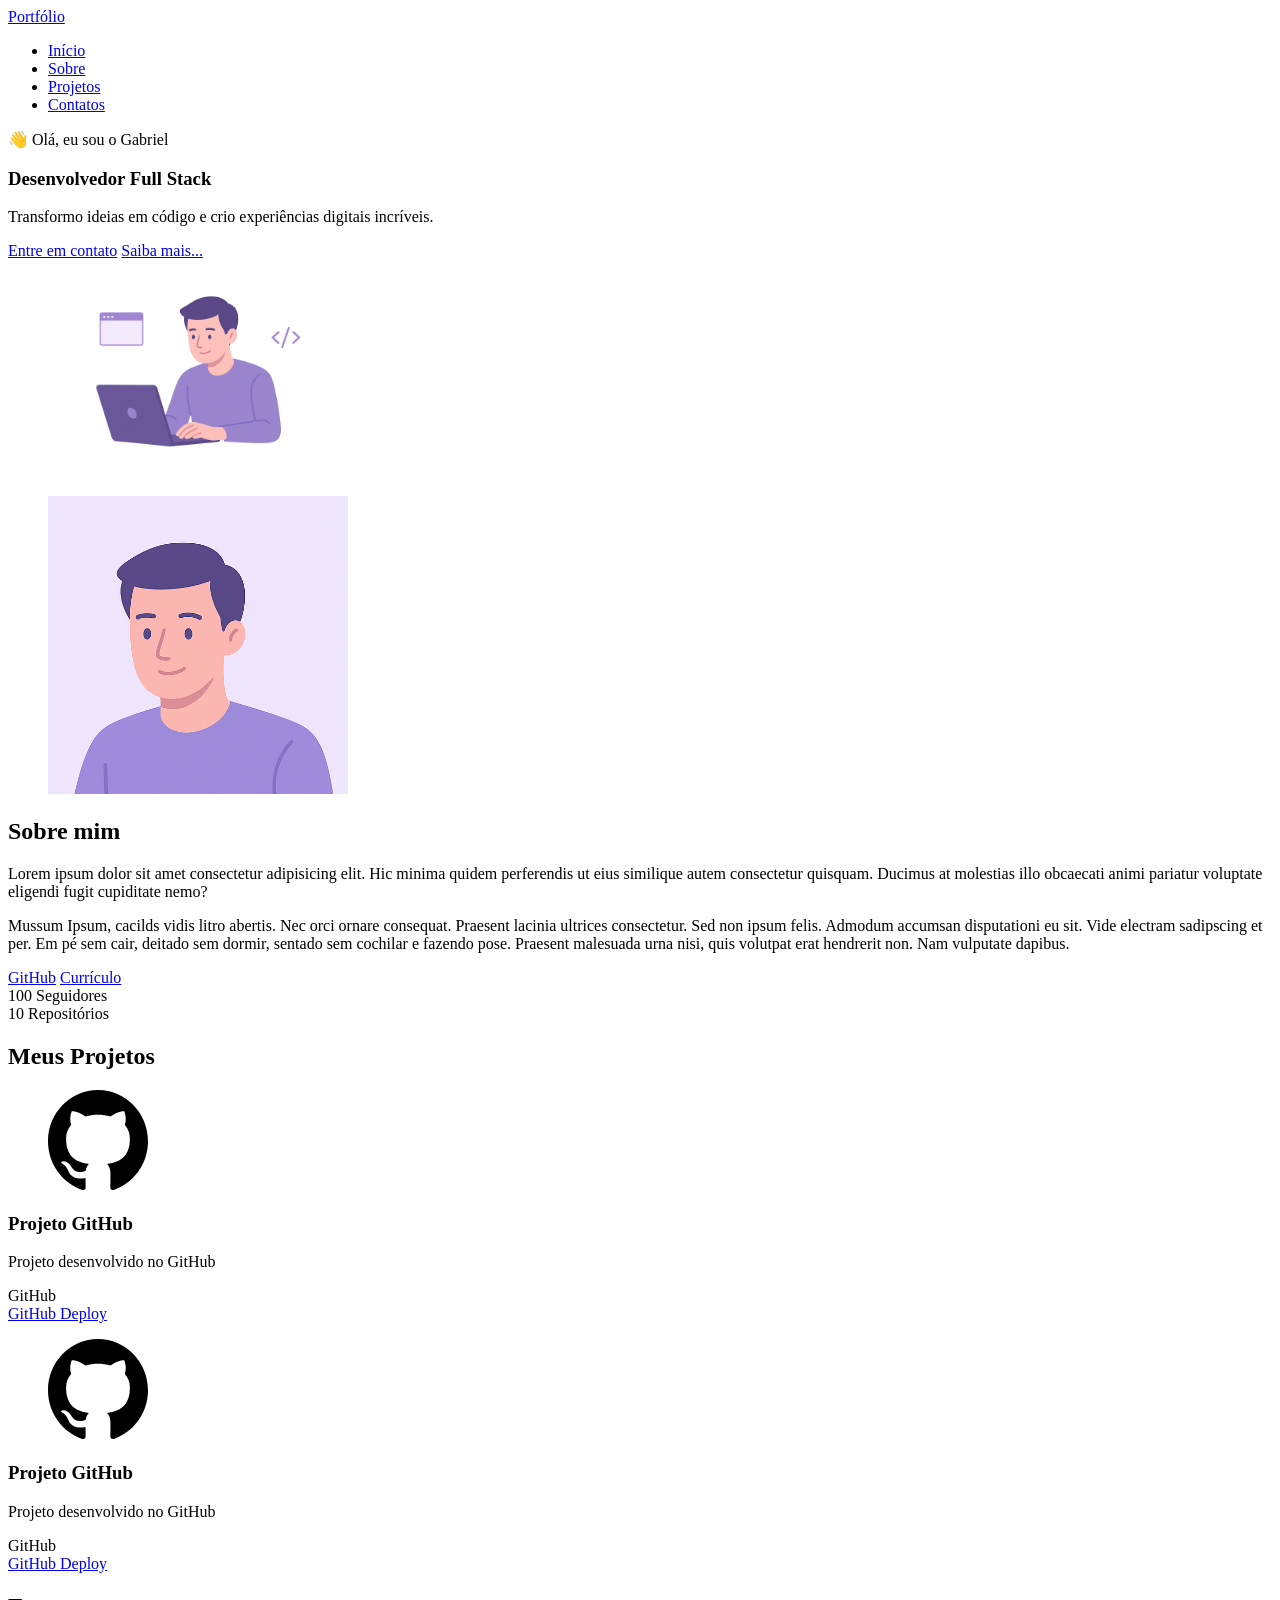
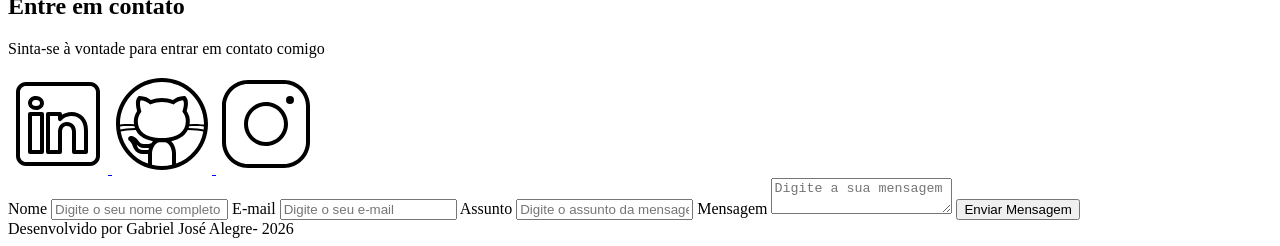
==== index.html @ 5e7f3d1f "🐛 FIX: Correção index.html" ====
<!doctype html>
<html lang="pt-br">
	<head>
		<meta charset="UTF-8" />
		<meta
			name="viewport"
			content="width=device-width, initial-scale=1.0"
		/>

		<meta name="author" content="Gabriel José Alegre" />

		<meta
			name="description"
			content="Portfólio Pessoal do Gabriel José Alegre, 
                desenvolvedor Full Stack especializado em criar experiências 
                digitais incríveis. Conheça meus projetos e entre em contato."
		/>

		<meta name="robots" content="index, follow" />

		<link
			rel="icon"
			type="image/svg+xml"
			href="./assets/img/favicon.svg"
		/>

		<title>Portfólio do Gabriel</title>
	</head>
	<body>
		<!-- Cabeçalho da Página -->
		<header>

			<div class="menu-content">

				<!-- Título do cabeçalho -->
				<a href="index.html" id="titulo">Portfólio</a>

				<!-- Menu de Navegação -->
				<nav>
					<ul class="menu-list">
						<li><a href="#hero">Início</a></li>
						<li><a href="#about">Sobre</a></li>
						<li><a href="#projects">Projetos</a></li>
						<li><a href="#contacts">Contatos</a></li>
					</ul>
				</nav>

			</div>

		</header>

		<!-- Seção Principal da Página -->
		<main>

			<!-- Seção Hero -->
			<section id="hero" class="section-container hero-container">

        <!-- Boas Vindas -->
        <article class="hero-content">

          <span>👋 Olá, eu sou o Gabriel</span>
          <h1>Desenvolvedor Full Stack</h1>
          <p>Transformo ideias em código e crio experiências digitais incríveis.</p>

          <div class="buttons-container">
            <a href="#contact" class="botao">Entre em contato</a>
            <a href="#about" class="botao-outline">Saiba mais...</a>
          </div>

        </article>

        <!-- Imagem da Seção Hero -->
        <figure class="hero-image">
          <img 
            src="./assets/img/foto_dev_man.svg"
            width="300px"
            alt="Foto do autor do site"
            class="float-animation"
          >
        </figure>

      </section>

			<!-- Seção Sobre mim -->
			<section id="about" class="section-container about-container">

          <!-- Imagem da Seção About -->
          <figure class="about-image">
            <img
              src="./assets/img/avatar_dev_man.svg"
              width="300px"
              alt="Foto - Perfil do autor do site"
            >
          </figure>

          <!-- Conteúdo da Seção About -->
          <article class="about-content">
            <h2>Sobre mim</h2>
            <p>
              Lorem ipsum dolor sit amet consectetur 
              adipisicing elit. Hic minima quidem perferendis 
              ut eius similique autem consectetur quisquam. 
              Ducimus at molestias illo obcaecati animi pariatur 
              voluptate eligendi fugit cupiditate nemo?
            </p>
            <p>
              Mussum Ipsum, cacilds vidis litro abertis. 
              Nec orci ornare consequat. Praesent lacinia 
              ultrices consectetur. Sed non ipsum felis. 
              Admodum accumsan disputationi eu sit. 
              Vide electram sadipscing et per. 
              Em pé sem cair, deitado sem dormir, 
              sentado sem cochilar e fazendo pose. 
              Praesent malesuada urna nisi, 
              quis volutpat erat hendrerit non. 
              Nam vulputate dapibus.
            </p>

            <!-- Links (GitHub + Curriculo) e Dados do GitHub-->
            <div class="about-buttons-data">

              <!-- Links -->
              <div class="buttons-container">
                <a href="https://github.com/gaab98/" target="_blank" class="botao">GitHub</a>
                <a href="https://drive.google.com/file/d/1JEAG5LyL3JPnoHp2xo4iZywqidEl_zlh/view?usp=sharing" target="_blank" class="botao-outline">Currículo</a>
              </div>

              <!-- Dados - Repósitório Github -->
              <div class="data-container">

                <!-- Numero de Seguidores -->
                <div class="data-item">
                  <span class="data-number">100</span>
                  <span class="data-label">Seguidores</span>
                </div>

                <!-- Numero de Repositórios Públicos -->
                <div class="data-item">
                  <span class="data-number">10</span>
                  <span class="data-label">Repositórios</span>
                </div>

              </div>

            </div>
          </article>

      </section>

			<!-- Seção de Projetos -->
			<section id="projects" class="section-container projects-container">

        <h2>Meus Projetos</h2>

        <!-- Swiper Container -->
        <div class="swiper projects-swiper">

          <div class="swiper-wrapper">

            <div class="swiper-slide">

              <article class="project-card">

                <!-- Ícone da Tecnologia padrão do projeto -->
                <figure class="project-image">
                  <img src="./assets/icons/languages/github.svg"
                      alt="Ícone do GitHub"
                      width="100px"
                  >
                </figure>

                <!-- Conteúdo do Projeto -->
                <div class="project-content">

                  <h3>Projeto GitHub</h3>
                  <p>Projeto desenvolvido no GitHub</p>

                  <!-- Tags do Projeto -->
                  <div class="project-tags">
                    <span class="tag">GitHub</span>
                  </div>

                  <!-- Links do Projeto -->
                  <div class="project-buttons">
                    <a href="#" target="_blank" class="botao botao-sm">
                      GitHub
                    </a>
                    <a href="#" target="_blank" class="botao-outline botao-sm">
                      Deploy
                    </a>
                  </div>

                </div>

              </article>

            </div>

             <div class="swiper-slide">

              <article class="project-card">

                <!-- Ícone da Tecnologia padrão do projeto -->
                <figure class="project-image">
                  <img src="./assets/icons/languages/github.svg"
                      alt="Ícone do GitHub"
                      width="100px"
                  >
                </figure>

                <!-- Conteúdo do Projeto -->
                <div class="project-content">

                  <h3>Projeto GitHub</h3>
                  <p>Projeto desenvolvido no GitHub</p>

                  <!-- Tags do Projeto -->
                  <div class="project-tags">
                    <span class="tag">GitHub</span>
                  </div>

                  <!-- Links do Projeto -->
                  <div class="project-buttons">
                    <a href="#" target="_blank" class="botao botao-sm">
                      GitHub
                    </a>
                    <a href="#" target="_blank" class="botao-outline botao-sm">
                      Deploy
                    </a>
                  </div>

                </div>

              </article>

            </div>

          </div>

          <!-- Botões de Navegação -->
          <div class="swiper-button-next"></div>
          <div class="swiper-button-prev"></div>

          <!-- Paginação -->
          <div class="swiper-pagination"></div>

        </div>

      </section>

			<!-- Seção de Contatos -->
			<section id="contact" class="section-container contact-container">

        <!-- Redes Sociais -->
        <article>

          <h2>Entre em contato</h2>
          <p>Sinta-se à vontade para entrar em contato comigo</p>

          <!-- Links para as Redes Sociais -->
          <div class="social-container">

            <a href="https://www.linkedin.com/in/gabriel-al/" target="_blank" class="social-icon" aria-label="LinkedIn">
              <img
                src="./assets/icons/social/linkedin.svg"
                alt="Link para o LinkedIn"
              >
            </a>

            <a href="https://github.com/gaab98/" target="_blank" class="social-icon" aria-label="GitHub">
              <img
                src="./assets/icons/social/github.svg"
                alt="Link para o GitHub"
              >
            </a>

            <a href="#" target="_blank" class="social-icon" aria-label="Instagram">
              <img
                src="./assets/icons/social/instagram.svg"
                alt="Link para o Instagram"
              >
            </a>

          </div>
        </article>


        <!-- Formulário de Contato -->
        <form id="formulario">

          <label for="nome">Nome</label>
          <input id="nome" name="nome" type="text" placeholder="Digite o seu nome completo">
          <span id="erro-nome"></span>

          <label for="email">E-mail</label>
          <input id="email" name="email" type="text" placeholder="Digite o seu e-mail">
          <span id="erro-email"></span>

          <label for="assunto">Assunto</label>
          <input id="assunto" name="assunto" type="text" placeholder="Digite o assunto da mensagem">
          <span id="erro-assunto"></span>

          <label for="mensagem">Mensagem</label>
          <textarea id="mensagem" name="mensagem" placeholder="Digite a sua mensagem"></textarea>
          <span id="erro-mensagem"></span>

          <button class="botao" type="submit">Enviar Mensagem</button>

        </form>

      </section>
		</main>

		<!-- Rodapé da Pàgina -->
		<footer>
      Desenvolvido por Gabriel José Alegre- 2026
    </footer>
	</body>
</html>
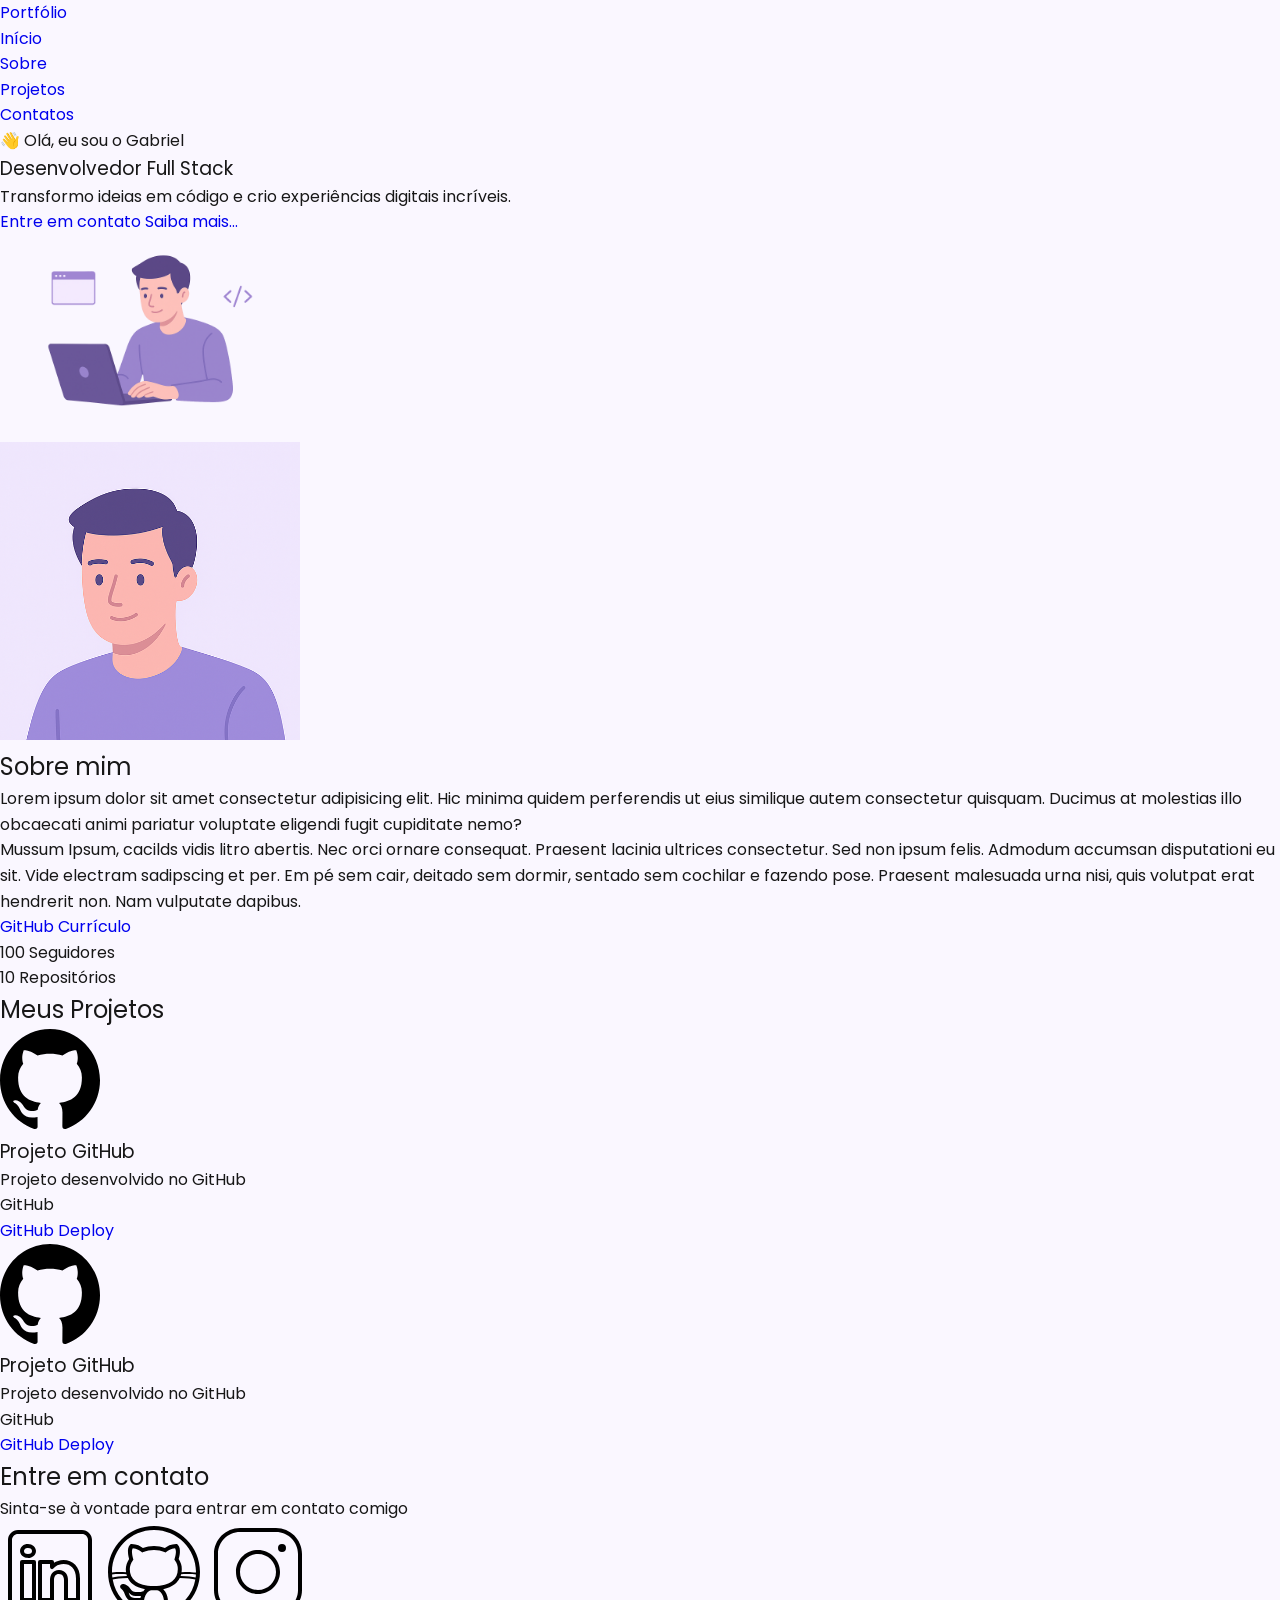
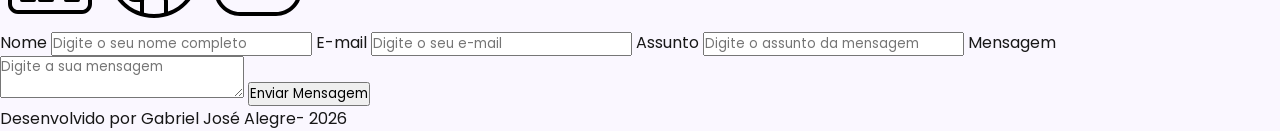
==== commit 03f3e099: "✨ New Feature: Implementação do CSS da Página" ====
--- a/index.html
+++ b/index.html
@@ -1,6 +1,14 @@
 <!doctype html>
 <html lang="pt-br">
 	<head>
+
+    <!-- Fontes do Google -->
+    <link rel="preconnect" href="https://fonts.googleapis.com">
+    <link rel="preconnect" href="https://fonts.gstatic.com" crossorigin>
+
+    <!-- Fonte do Google - Poppins -->
+    <link href="https://fonts.googleapis.com/css2?family=Poppins&display=swap" rel="stylesheet">
+
 		<meta charset="UTF-8" />
 		<meta
 			name="viewport"
@@ -23,6 +31,9 @@
 			type="image/svg+xml"
 			href="./assets/img/favicon.svg"
 		/>
+
+    <!-- CSS principal da página -->
+    <link rel="stylesheet" href="./assets/css/styles.css">
 
 		<title>Portfólio do Gabriel</title>
 	</head>
--- a/assets/css/styles.css
+++ b/assets/css/styles.css
@@ -0,0 +1,76 @@
+*{
+  margin: 0;
+  padding: 0;
+  box-sizing:border-box;
+  font-family: 'Poppins', sans-serif;
+  font-weight: 400;
+  text-decoration: none;
+  outline: none;
+}
+
+/* Variáveis */
+:root {
+    /* Paleta de Cores - Purple */
+    --purple-50: #f4eaff;
+    --purple-100: #e9dcfa;
+    --purple-200: #cdb3f0;
+    --purple-300: #b186e5;
+    --purple-400: #9460db;
+    --purple-500: #6b36c8;
+    --purple-600: #5b2ca0;
+    --purple-700: #4c2177;
+    --purple-800: #441f88;
+    --purple-900: #2a0e4d;
+    --purple-950: #1a0730;
+ 
+    /* Cores Neutras */
+    --gray-200: #e8e8e8;
+    --gray-400: #505861;
+    --black: #171717;
+    --white: #FAF7FF;
+ 
+    /* Cores de Estado */
+    --error: #e63946;
+ 
+    /* Sombras */
+    --shadow-sm: 0 0.25rem 0.5rem rgba(0, 0, 0, 0.05);
+    --shadow-md: 0 0.25rem 0.75rem rgba(107, 54, 200, 0.3);
+    --shadow-lg: 0 0.5rem 1.5rem rgba(107, 54, 200, 0.2);
+ 
+    /* Espaçamentos */
+    --spacing-xs: 0.5rem;
+    --spacing-sm: 1rem;
+    --spacing-md: 1.5rem;
+    --spacing-lg: 2rem;
+    --spacing-xl: 3rem;
+    --spacing-2xl: 4rem;
+ 
+    /* Tamanhos de Fonte */
+    --text-sm: 0.75rem;
+    --text-base: 1rem;
+    --text-lg: 1.25rem;
+    --text-xl: 1.5rem;
+    --text-2xl: 2rem;
+    --text-3xl: 2.5rem;
+ 
+    /* Border Radius */
+    --radius-sm: 0.25rem;
+    --radius-md: 0.5rem;
+    --radius-lg: 1rem;
+    --radius-xl: 2rem;
+    --radius-full: 50%;
+ 
+    /* Animação Padrão */
+    --transition-default: all 0.3s ease;
+}
+
+html{
+  scroll-behavior: smooth;
+}
+
+body{
+  min-height: 100vh;
+  background-color: var(--white);
+  line-height: 1.6;
+  color:var(--black);
+}
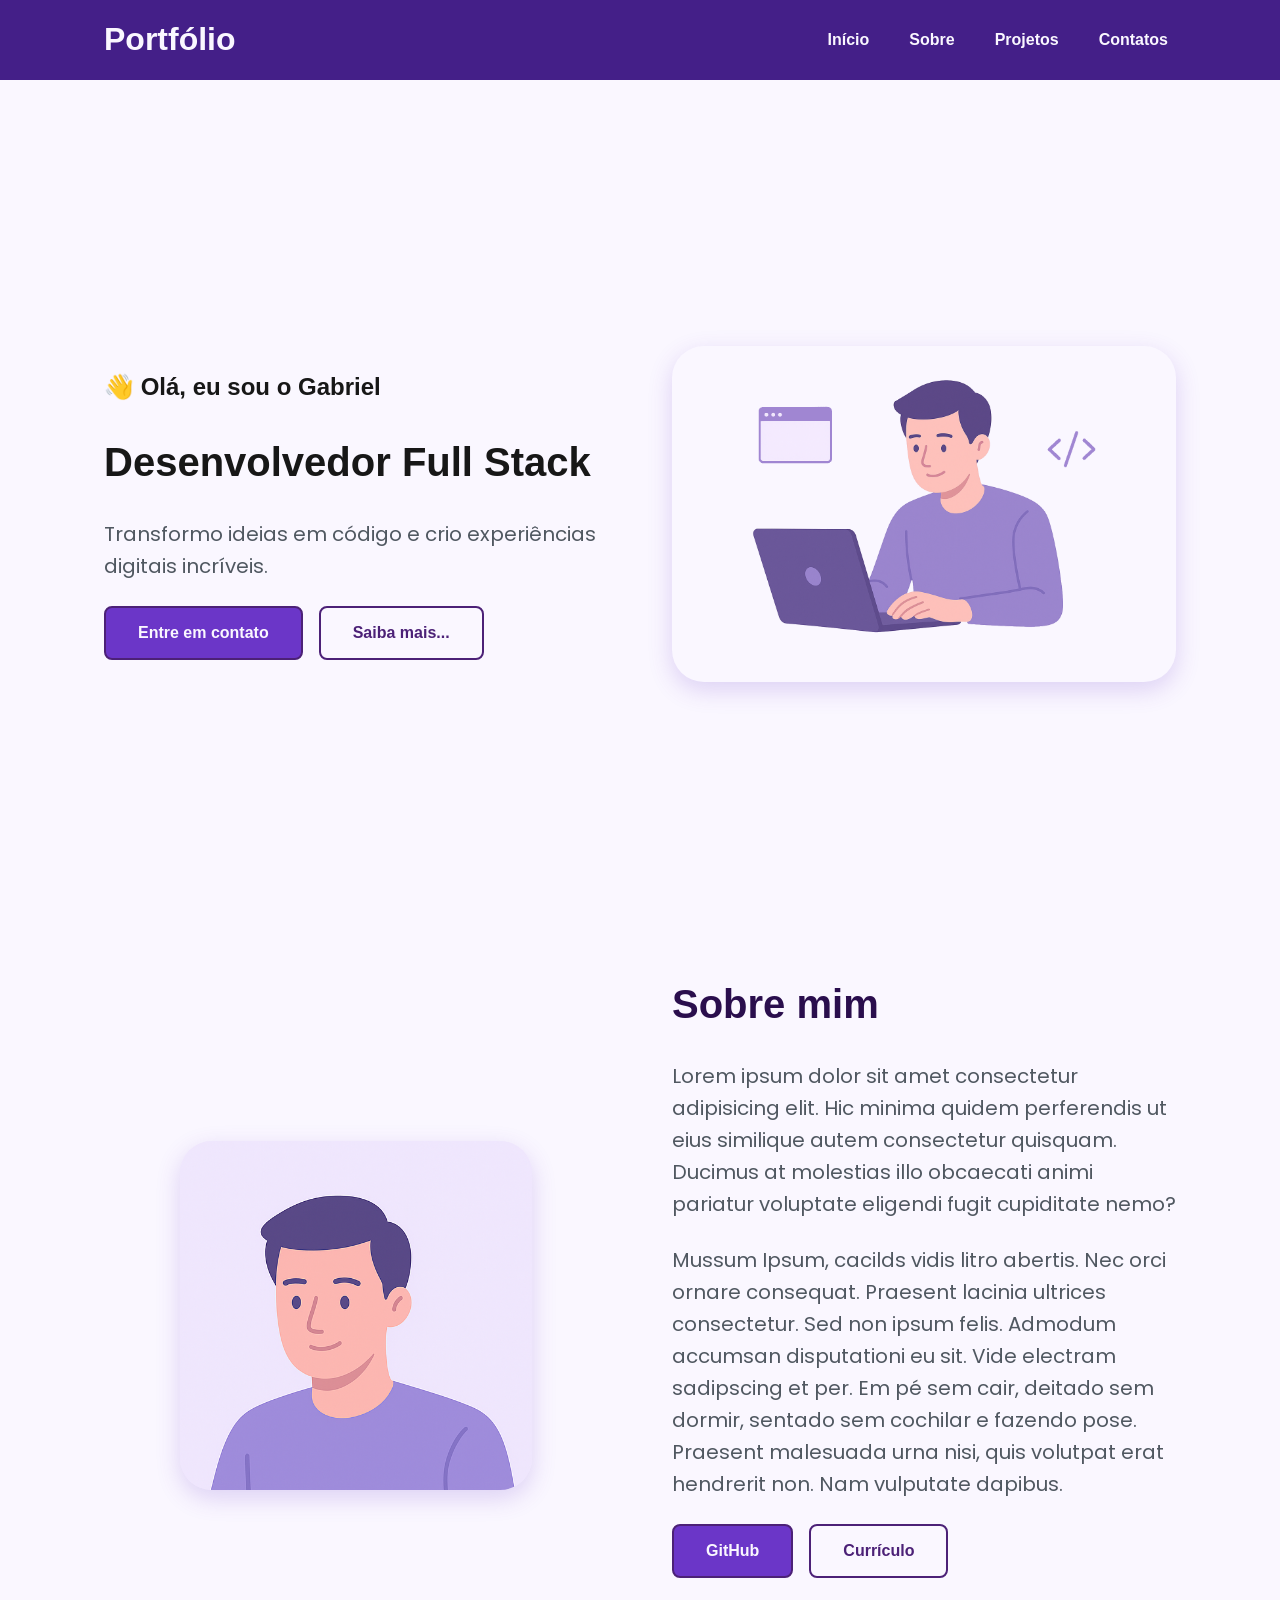
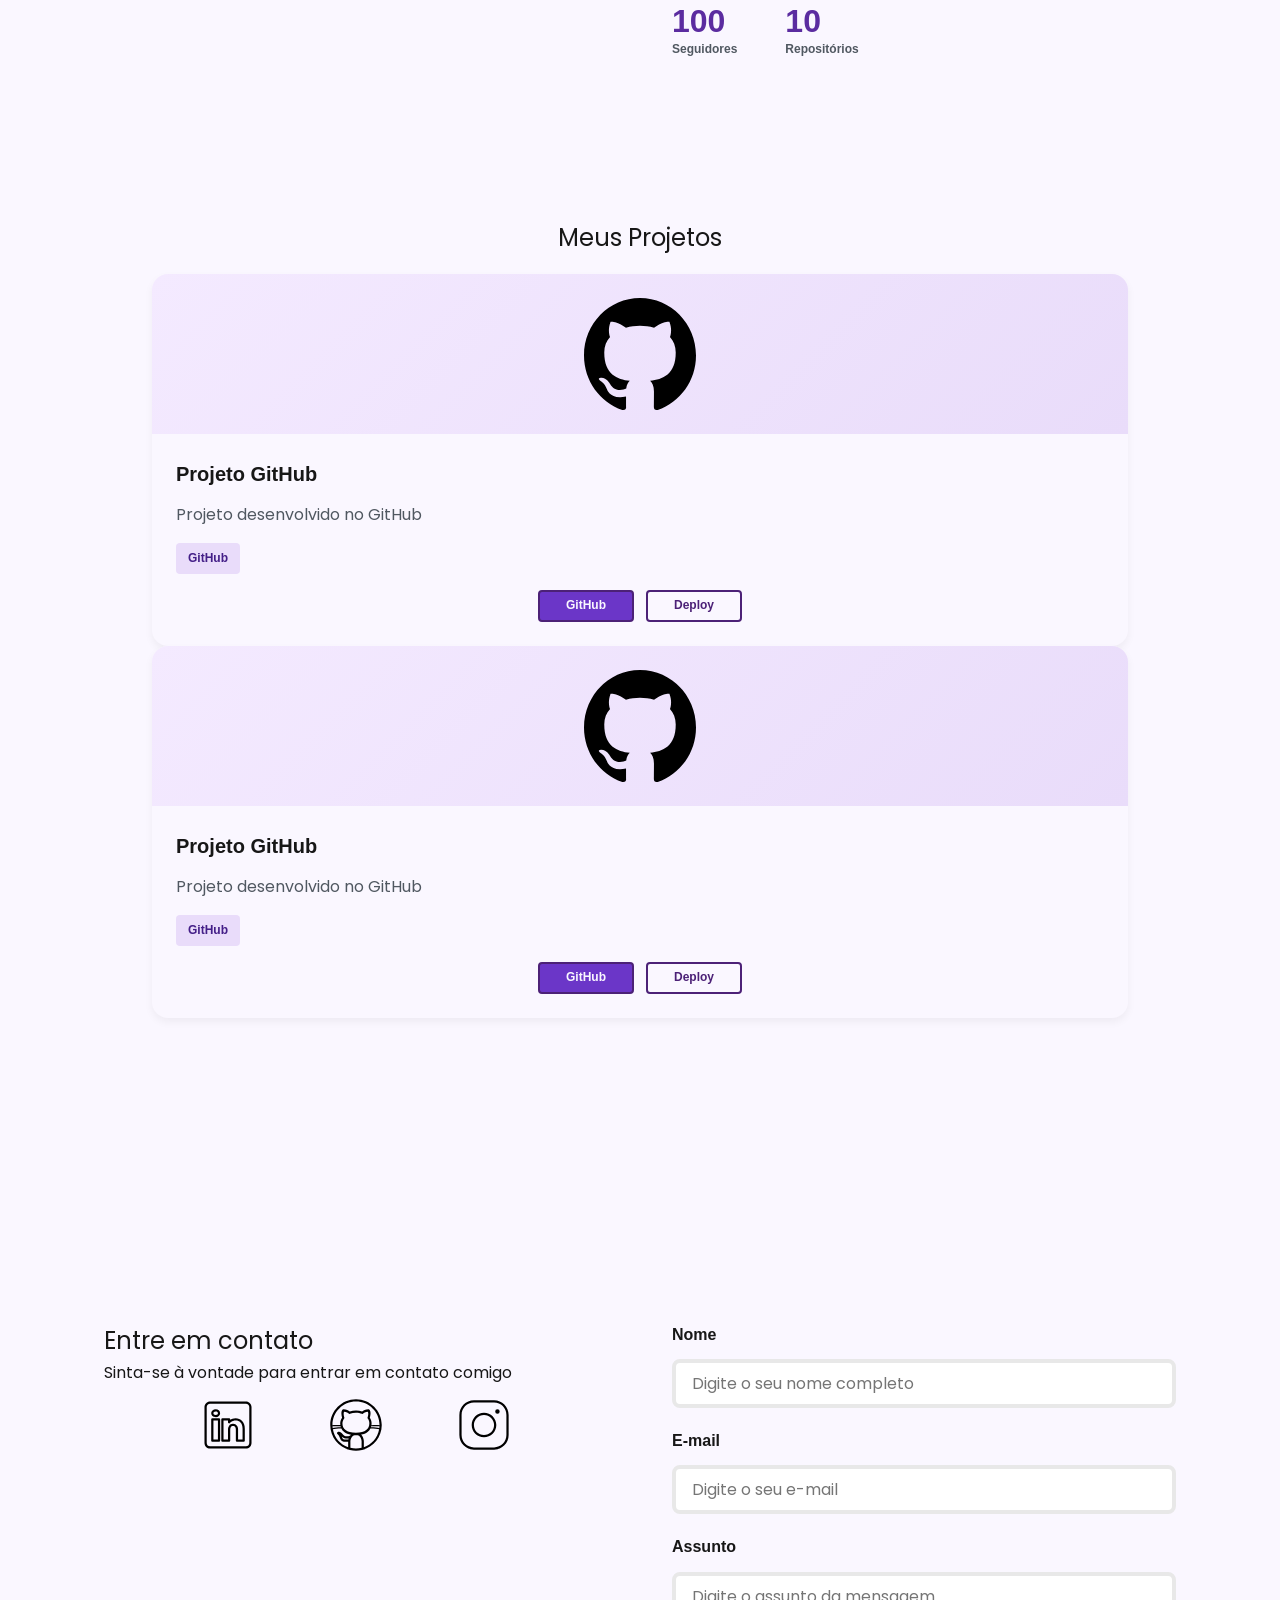
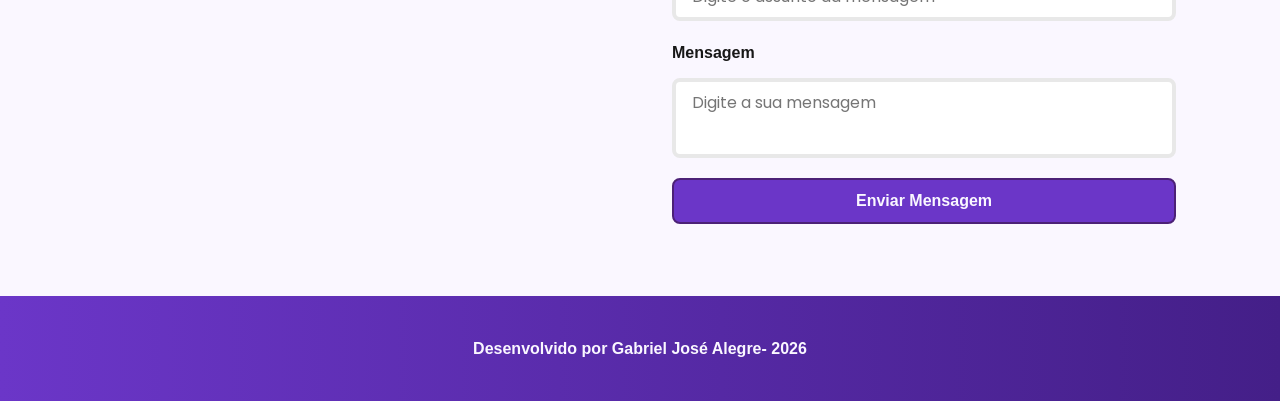
==== commit cfefbcec: "📱 Design:  Ajustes do CSS" ====
--- a/index.html
+++ b/index.html
@@ -260,7 +260,7 @@
       </section>
 
 			<!-- Seção de Contatos -->
-			<section id="contact" class="section-container contact-container">
+			<section id="contacts" class="section-container contact-container">
 
         <!-- Redes Sociais -->
         <article>
--- a/assets/css/styles.css
+++ b/assets/css/styles.css
@@ -1,11 +1,11 @@
-*{
-  margin: 0;
-  padding: 0;
-  box-sizing:border-box;
-  font-family: 'Poppins', sans-serif;
-  font-weight: 400;
-  text-decoration: none;
-  outline: none;
+* {
+margin: 0;
+padding: 0; 
+box-sizing: border-box;
+font-family: 'Poppins', sans-serif;
+font-weight: 400;
+text-decoration: none;
+outline: none;
 }
 
 /* Variáveis */
@@ -64,13 +64,613 @@
     --transition-default: all 0.3s ease;
 }
 
-html{
-  scroll-behavior: smooth;
-}
-
-body{
-  min-height: 100vh;
-  background-color: var(--white);
-  line-height: 1.6;
-  color:var(--black);
+html {
+    scroll-behavior: smooth;
+}
+
+body {
+    display: flex;
+    flex-direction: column;
+    min-height: 100vh;
+    background-color: var(--white);
+    color: var(--black);
+    font-size: var(--text-base);
+    line-height: 1.6;
+}
+
+main {
+    flex: 1;
+    padding: var(--spacing-md);
+}
+
+.section-container {
+    max-width: 70rem;
+    margin: 0 auto;
+    padding: var(--spacing-xl) var(--spacing-md);
+    scroll-margin-top: 6rem;
+}
+
+.buttons-container {
+    display: flex;
+    gap: var(--spacing-sm);
+}
+
+.botao,
+.botao-outline {
+    display: inline-block;
+    padding: 0.75rem 2rem;
+    border: 0.15rem solid transparent;
+    border-radius: var(--radius-md);
+    font-size: var(--text-base);
+    font-weight: 600;
+    text-align: center;
+    cursor: pointer;
+    transition: var(--transition-default);
+}
+
+.botao {
+    border-color: var(--purple-700);
+    background-color: var(--purple-500);
+    color: var(--white);
+}
+
+.botao:hover {
+    border-color: var(--purple-800);
+    background-color: var(--purple-700);
+    box-shadow: var(--shadow-md);
+    transform: translateY(-0.25rem);
+}
+
+.botao-outline {
+    border-color: var(--purple-700);
+    background-color: transparent;
+    color: var(--purple-700);
+}
+
+.botao-outline:hover {
+    border-color: var(--purple-700);
+    background-color: var(--purple-500);
+    color: var(--white);
+    transform: translateY(-0.25rem);
+}
+
+/* Botões pequenos - Card Projetos */
+ 
+.botao.botao-sm,
+.botao-outline.botao-sm {
+  min-width: 6rem;
+  padding: 0.25rem var(--spacing-sm);
+  border-width: 0.125rem;
+  border-radius: 0.25rem;
+  font-size: var(--text-sm);
+}
+
+header{
+   position: sticky;
+   top: 0;
+   z-index: 1000;
+   width: 100%;
+   height: 5rem;
+   border-bottom: var (--spacing-xs) solid var(--gray-200);
+   box-shadow: var(--purple-800);
+   background-color: var(--purple-800);
+}
+
+header a {
+    color: var(--white);
+    transition: color 0.3s ease;
+    font-weight: 600;
+}
+
+header a:hover {
+    color: var(--purple-100);
+}
+
+#titulo {
+    font-size: var(--text-2xl);
+    font-weight: 700;
+}
+
+.menu-content {
+    display: flex;
+    justify-content: space-between;
+    align-items: center;
+    max-width: 70rem;
+    height: 100%;
+    margin: 0 auto;
+    padding: 0 var(--spacing-md);
+}
+
+.menu-list {
+    display: flex;
+    gap: var(--spacing-md);
+    list-style: none;
+}
+
+.menu-list a {
+    padding: var(--spacing-xs);
+}
+
+/* Seção Hero*/
+.hero-container {
+    display: flex;
+    align-items: center;
+    gap: var(--spacing-2xl);
+    min-height: calc(100vh - 5rem);
+}
+
+.hero-content {
+    display: flex;
+    flex: 1;
+    flex-direction: column;
+    gap: var(--spacing-md);
+}
+
+.hero-content span {
+    font-size: var(--text-xl);
+    font-weight: 700;
+}
+
+.hero-content h1 {
+    font-size: var(--text-3xl);
+    font-weight: 700;
+}
+
+/* configura todos os parágrafos */
+.hero-content p, 
+.about-content p,
+.contact-info p {
+    font-size: var(--text-lg);
+    color: var(--gray-400);
+}
+
+.hero-image {
+    flex: 1;
+    display: flex;
+    justify-content: center;
+}
+
+.hero-image img {
+    width: 100%;
+    max-width: 100%;
+    border-radius: var(--radius-xl);
+    box-shadow: var(--shadow-lg);
+}
+
+/* Animação Flutuante */
+@keyframes float {
+  0%,
+  100% {
+    transform: translateY(0);
+  }
+ 
+  50% {
+    transform: translateY(-1.25rem);
+  }
+ 
+}
+ 
+/* Usa animação */
+.float-animation {
+  animation: float 3s ease-in-out infinite;
+}
+
+
+/* Seção About */
+
+.about-container {
+    display: flex;
+    flex-direction: row;
+    align-items: center;
+    gap: var(--spacing-2xl);
+}
+
+/* Imagem de perfil */
+.about-image {
+    flex: 1;
+    display: flex;
+    justify-content: center;
+    align-items: center;
+}
+
+.about-image img {
+    width: 100%;
+    max-width: 22rem;
+    height: auto;
+    border-radius: var(--radius-xl);
+    box-shadow: var(--shadow-lg);
+    background-color: var(--purple-50);
+}
+
+/* Conteúdo de Texto */
+.about-content {
+    flex: 1;
+    display: flex;
+    align-items: flex-start;
+    flex-direction: column;
+    gap: var(--spacing-md);
+}
+
+.about-content h2 {
+    font-size: var(--text-3xl);
+    font-weight: 700;
+    color: var(--purple-900);
+}
+
+/* Container de Botões + Estatísticas */
+.about-buttons-data {
+    display: flex;
+    flex-direction: column;
+    gap: var(--spacing-md);
+    width: 100%;
+}
+
+/* Estatísticas do GitHub (Seguidores / Repositórios) */
+.data-container {
+    display: flex;
+    gap: var(--spacing-xl);
+}
+
+.data-item {
+    display: flex;
+    flex-direction: column;
+}
+
+.data-number {
+    font-size: var(--text-2xl);
+    font-weight: 700;
+    color: var(--purple-600);
+    line-height: 1.2;
+}
+
+.data-label {
+    font-size: var(--text-sm);
+    color: var(--gray-400);
+    font-weight: 600;
+}
+
+/* Responsividade (Telas menores) */
+@media (max-width: 768px) {
+    .about-container {
+        flex-direction: column;
+        text-align: center;
+    }
+
+    .about-buttons-data {
+        align-items: center;
+    }
+
+    .data-container {
+        justify-content: center;
+    }
+}
+
+/* projects */
+
+.projects-container {
+    scroll-margin-top: 3rem;
+    margin: var(--spacing-2xl) auto;
+    text-align: center;
+}
+
+.projects-swiper {
+   position: relative;
+   width: 100%;
+   padding: var(--spacing-sm) var(--spacing-xl) var(--spacing-xl);
+   overflow: hidden;
+}
+
+/* cards projects */
+
+.project-card {
+    display: flex;
+    flex-direction: column;
+    width: 100%;
+    height: 100%;
+    border: 0.15rem solid var(--grey-200);
+    border-radius: var(--radius-lg);
+    background-color: var(--white);
+    box-shadow: var(--shadow-sm);
+    overflow: hidden;
+    transition: var(--transition-default);
+}
+
+.project-card:hover {
+    box-shadow: var(--shadow-lg);
+}
+
+.project-image {
+    display: flex;
+    justify-content: center;
+    align-items: center;
+    width: 100%;
+    height: 10rem;
+    background: linear-gradient(135deg, var(--purple-50) 0%, var(--purple-100) 100%);
+}
+
+.project-image img {
+    width: 75%;
+    height: 75%;
+    max-width: 7rem;
+    max-height: 7rem;
+    object-fit: contain;
+    transition: transform 0.3s ease;
+}
+
+.project-content {
+    display: flex;
+    flex-direction: column;
+    justify-content: space-between;
+    text-align: left;
+    flex: 1;
+    padding: var(--spacing-md);
+}
+
+.project-content h3 {
+    font-size: var(--text-lg);
+    font-weight: 700;
+    margin-bottom: 0.75rem;
+}
+
+.project-content p {
+    flex: 1;
+    font-size: var(--text-base);
+    color: var(--gray-400);
+    margin-bottom: var(--spacing-sm);
+}
+
+.project-tags {
+    display: flex;
+    flex-wrap: wrap;
+    gap: var(--spacing-xs);
+}
+
+.tag {
+    padding: 0.375rem 0.75rem;
+    border-radius: var(--radius-sm);
+    background-color: var(--purple-100);
+    font-size: var(--text-sm);
+    font-weight: 600;
+    color: var(--purple-800);
+}
+
+.project-buttons {
+    display: flex;
+    justify-content: center;
+    align-items: center;
+    gap: 0.75rem;
+    margin-top: var(--spacing-sm);
+}
+
+/* Configuração do Swiper */
+ 
+.swiper-wrapper {
+
+    align-items: stretch;
+
+}
+ 
+.swiper-slide {
+
+    display: flex;
+
+    height: auto;
+
+}
+ 
+/* Botões do Swiper (navegação) */
+
+.swiper-button-next,
+
+.swiper-button-prev {
+
+    width: 3rem;
+
+    height: 3rem;
+
+}
+ 
+.swiper-button-next:after,
+
+.swiper-button-prev:after {
+
+    font-size: var(--text-lg);
+
+    color: var(--purple-500);
+
+}
+ 
+.swiper-button-next:hover:after,
+
+.swiper-button-prev:hover:after {
+
+    color: var(--purple-800);
+
+}
+ 
+/* Indicadores de paginação */
+
+.swiper-pagination-bullet {
+
+    width: 0.75rem;
+
+    height: 0.75rem;
+
+    background-color: var(--gray-200);
+
+    opacity: 1;
+
+}
+ 
+.swiper-pagination-bullet-active {
+
+    width: var(--spacing-lg);
+
+    border-radius: var(--radius-sm);
+
+    background-color: var(--purple-500);
+
+}
+ 
+.contact-container {
+    display:grid;
+    grid-template-columns: 1fr 1fr;
+    gap: var(--spacing-2xl);
+}
+
+.contact-info h2 {
+    margin-bottom: var(--spacing-md);
+}
+
+.contact-info p {
+    margin-bottom: var(--spacing-lg);
+}
+
+.social-container {
+    display: flex;
+    justify-content: center;
+    gap: var(--spacing-xl);
+}
+
+.social-icon {
+    width: 5rem;
+    height: 5rem;
+    padding: 0.75rem;
+    border-radius: var(--radius-md);
+    transition: var(--transition-default);
+}
+
+.social-icon img {
+    width: 100%;
+    filter: brightness(0) saturate(100%);
+    transition: filter 0.3s ease;
+}
+
+.social-icon img:hover {
+
+  filter: brightness(0) 
+          saturate(100%) 
+          invert(42%) 
+          sepia(93%) 
+          saturate(1352%) 
+          hue-rotate(243deg) 
+          brightness(79%) 
+          contrast(91%);
+
+}
+
+/* Formulário */
+
+form {
+    display: flex;
+    flex-direction: column;
+    gap: 0.75rem;
+}
+
+form label {
+    font-size: var(--text-base);
+    font-weight: 600;
+}
+ 
+form input,
+form textarea {
+    width: 100%;
+    padding: 0.5rem var(--spacing-sm);
+    border: 0.25rem solid var(--gray-200);
+    border-radius: var(--radius-md);
+    font-family: inherit;
+    font-size: var(--text-base);
+    transition: border-color 0.3s ease;
+}
+
+form input:focus,
+form textarea:focus {
+    border-color: var(--purple-500);
+    outline: none;
+}
+
+form textarea {
+    resize: none;
+    min-height: 5rem;
+}
+
+form span {
+    margin-top: -0.27rem;
+    font-size: var(--text-sm);
+    color: var(--error);
+}
+
+/* Footer */
+ 
+footer {
+    padding: 2.5rem;
+    background: linear-gradient(to right, var(--purple-500), var(--purple-800));
+    font-weight: 600;
+    text-align: center;
+    color: var(--white);
+}
+
+/* seção sucesso */
+
+.success-container {
+    display: flex;
+    justify-content: center;
+    align-items: center;
+    min-height: calc(100vh - 12rem); /* Centraliza o card entre o header e o footer */
+    padding: var(--spacing-xl) var(--spacing-md);
+}
+
+.success-content {
+    display: flex;
+    flex-direction: column;
+    align-items: center;
+    text-align: center;
+    gap: var(--spacing-md);
+    max-width: 38rem;
+    width: 100%;
+    padding: var(--spacing-2xl) var(--spacing-xl);
+    background-color: var(--white);
+    border: 0.15rem solid var(--gray-200);
+    border-radius: var(--radius-xl);
+    box-shadow: var(--shadow-lg);
+}
+
+.success-icon {
+    display: flex;
+    justify-content: center;
+    align-items: center;
+    margin-bottom: var(--spacing-xs);
+}
+
+.success-icon img {
+    width: 7rem;
+    height: auto;
+}
+
+.success-content h1 {
+    font-size: var(--text-2xl);
+    font-weight: 700;
+    color: var(--purple-900);
+}
+
+.success-content h2 {
+    font-size: var(--text-base);
+    font-weight: 400;
+    color: var(--gray-400);
+    line-height: 1.6;
+}
+
+.success-content .botao {
+    margin-top: var(--spacing-sm);
+}
+
+/* Responsividade para telas menores */
+@media (max-width: 480px) {
+    .success-content {
+        padding: var(--spacing-xl) var(--spacing-md);
+    }
+    
+    .success-content h1 {
+        font-size: var(--text-xl);
+    }
 }
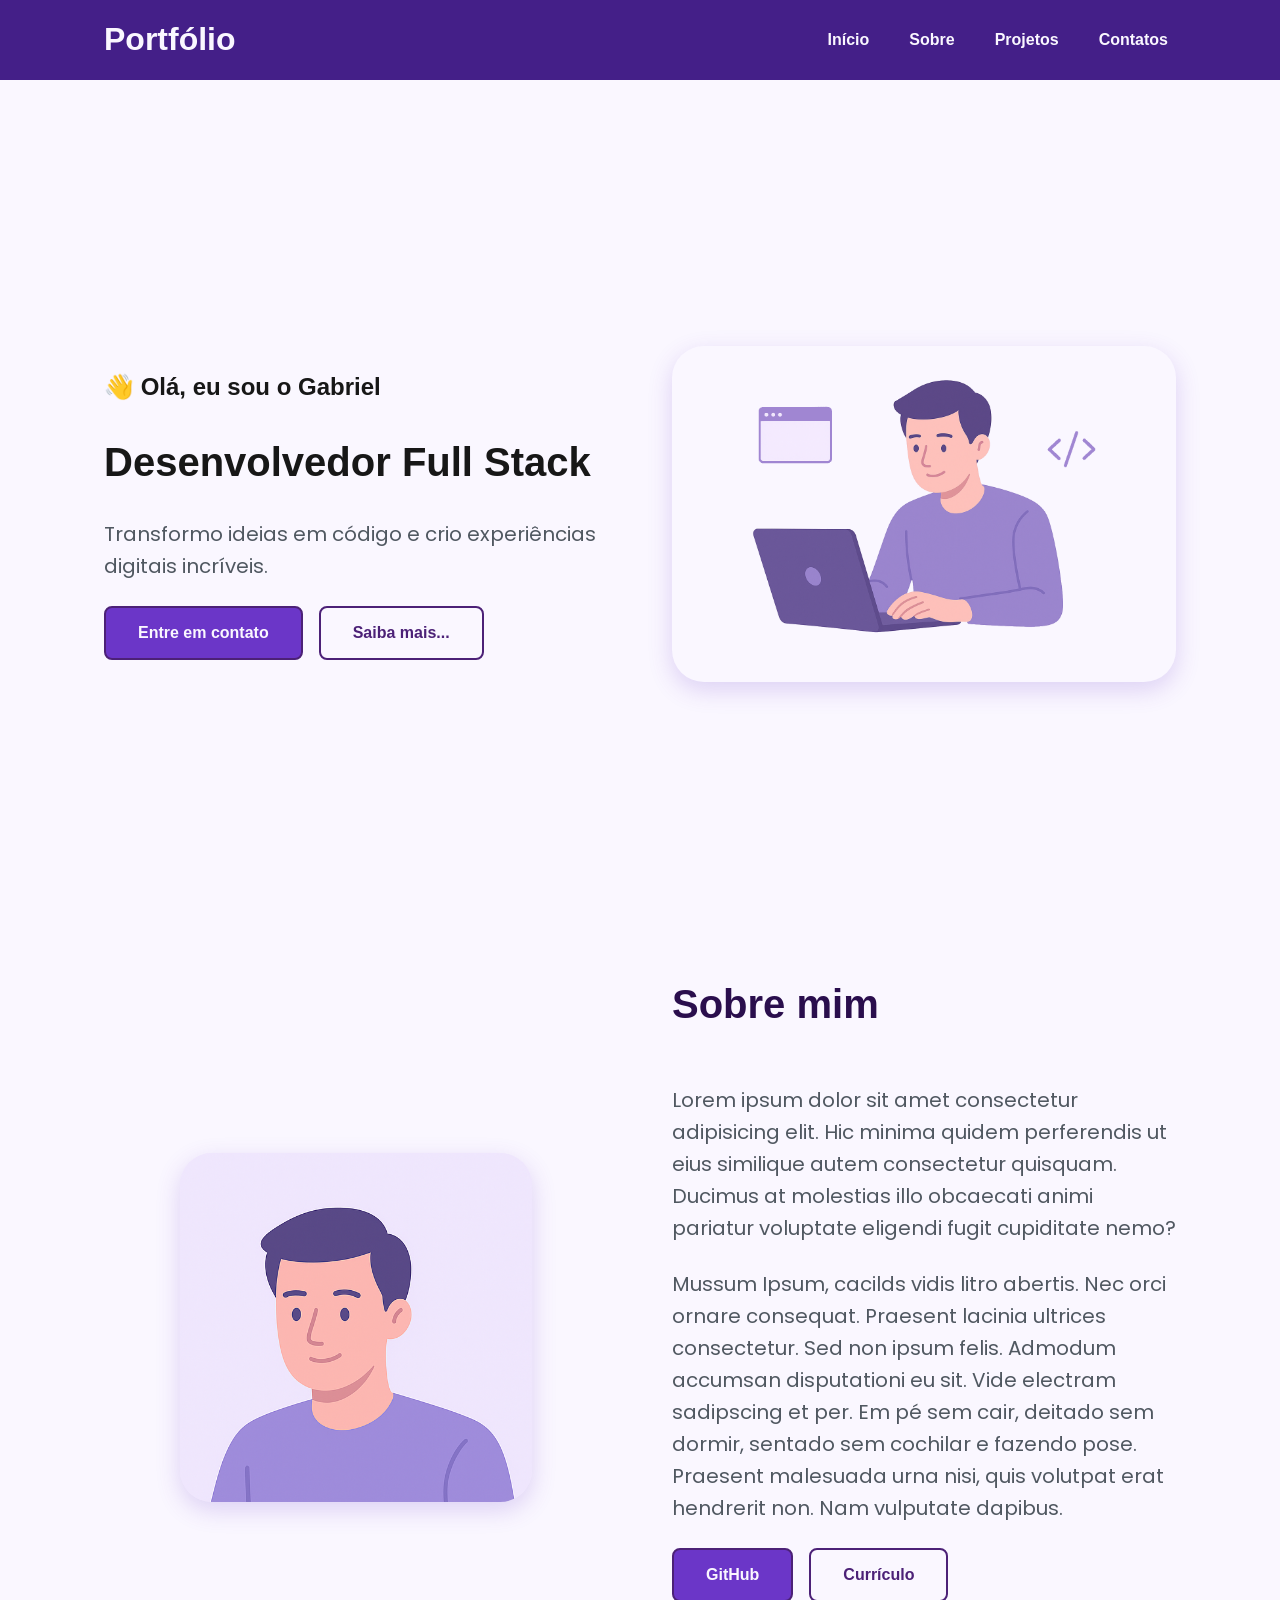
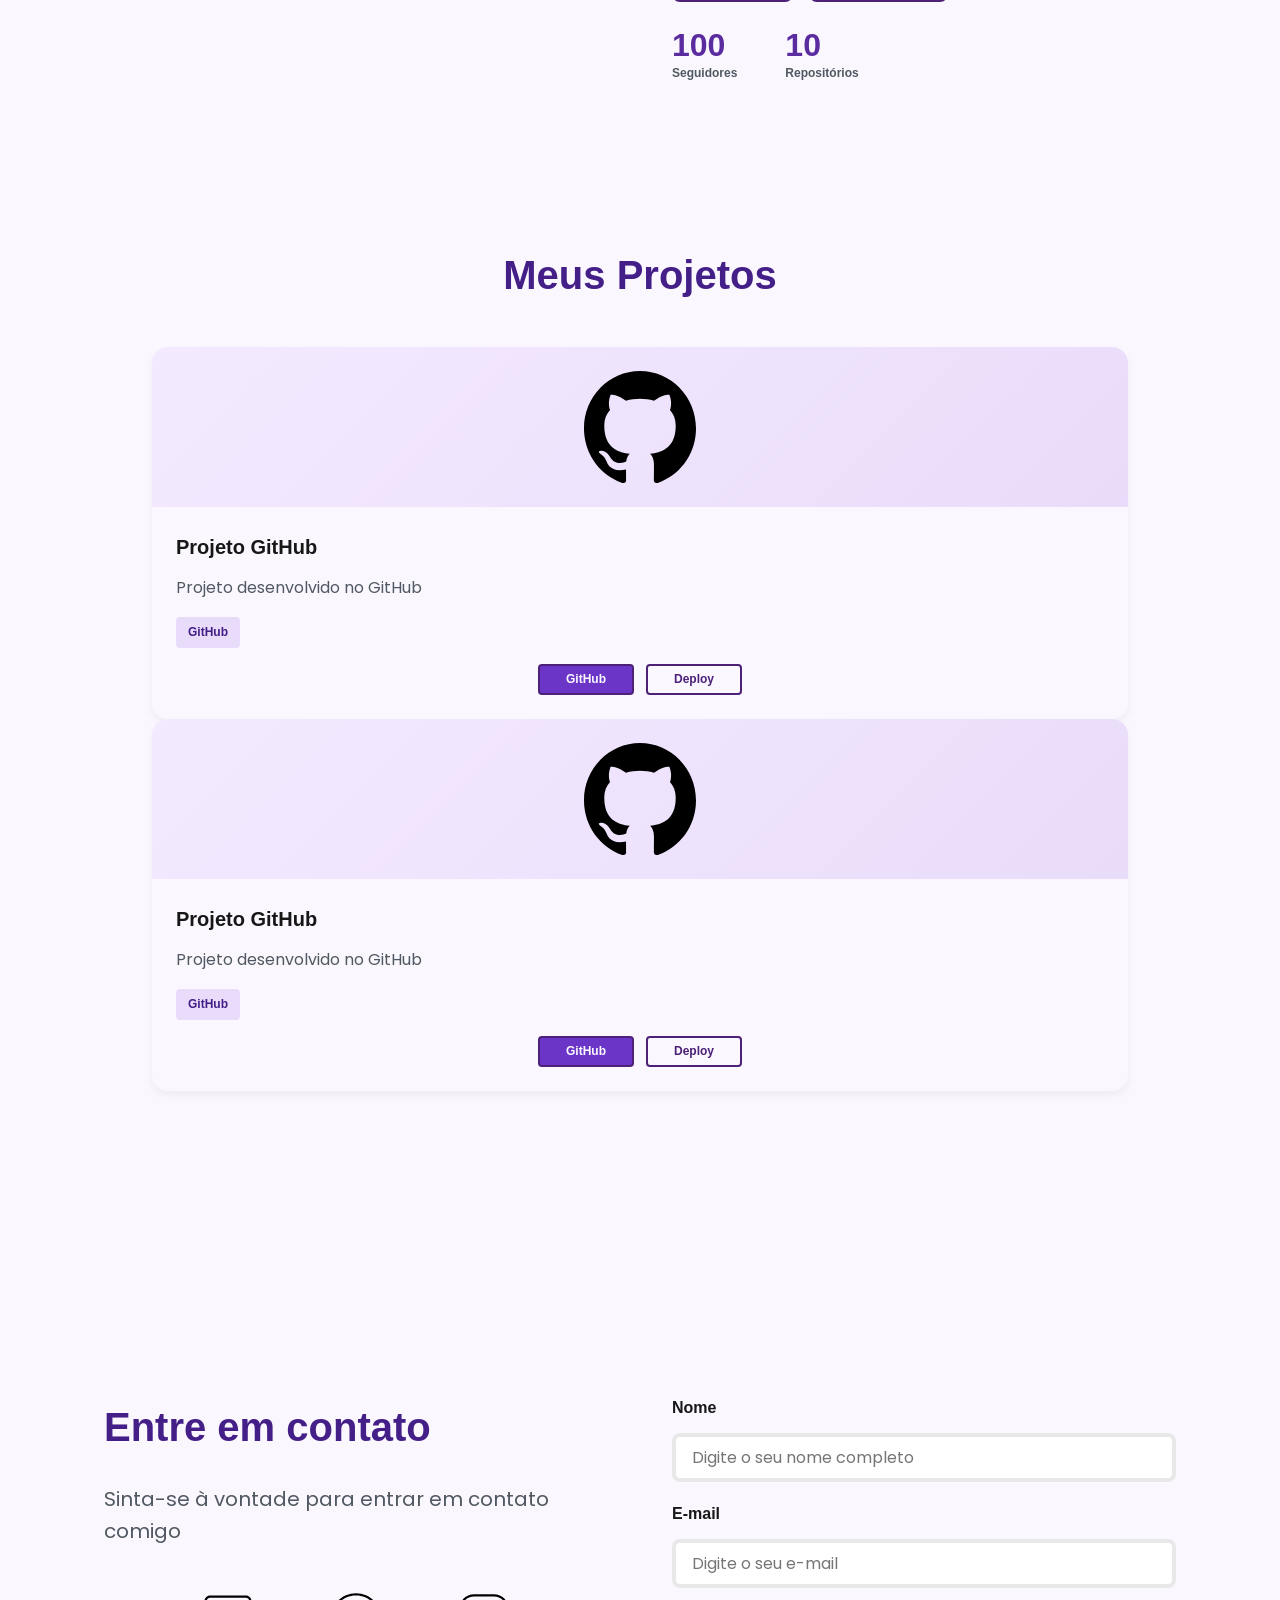
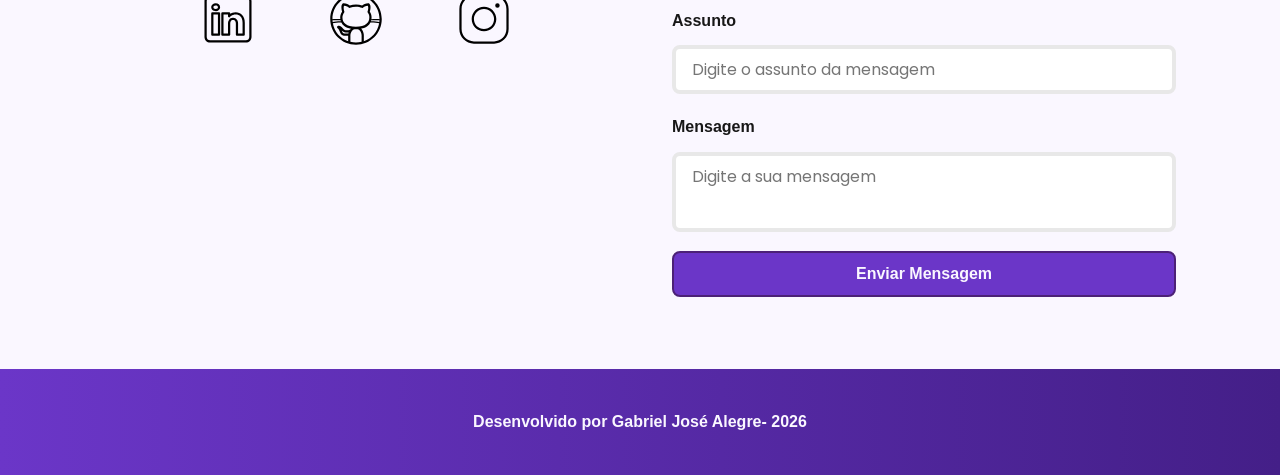
==== commit 8698a370: "📱 Design:  Implementação da Responsividade" ====
--- a/index.html
+++ b/index.html
@@ -263,7 +263,7 @@
 			<section id="contacts" class="section-container contact-container">
 
         <!-- Redes Sociais -->
-        <article>
+        <article class="contact-info">
 
           <h2>Entre em contato</h2>
           <p>Sinta-se à vontade para entrar em contato comigo</p>
--- a/assets/css/styles.css
+++ b/assets/css/styles.css
@@ -265,6 +265,15 @@
     gap: var(--spacing-2xl);
 }
 
+.about-content h2,
+.projects-container h2,
+.contact-info h2 {
+    margin-bottom: var(--spacing-md);
+    font-size: var(--text-3xl);
+    font-weight: 700;
+    color: var(--purple-800);
+}
+
 /* Imagem de perfil */
 .about-image {
     flex: 1;
@@ -673,4 +682,205 @@
     .success-content h1 {
         font-size: var(--text-xl);
     }
+}
+
+/* Responsividade Tablet */
+ 
+@media screen and (max-width: 1024px) {
+ 
+  .section-container {
+    padding: var(--spacing-lg) var(--spacing-md);
+  }
+ 
+  .section-container h1 {
+    font-size: var(--text-3xl);
+  }
+ 
+  .section-container h2 {
+    font-size: var(--text-2xl);
+  }
+ 
+  .section-container p {
+    font-size: var(--text-base);
+  }
+ 
+  .section-container span {
+    font-size: var(--text-lg);
+  }
+ 
+  .success-content h1 {
+    font-size: var(--text-3xl);
+  }
+ 
+  .success-content h2 {
+    font-size: var(--text-lg);
+  }
+ 
+  #titulo{
+    font-size: var(--text-xl);
+  }
+ 
+  @media screen and (max-width: 768px){
+    .menu-list{
+      display: none;
+    }
+  }
+ 
+  /* Responsividade Tablet - Seção Hero */
+ 
+  .hero-container{
+    flex-direction: column-reverse;
+    gap: var(--spacing-lg);
+    min-height: 60vh;
+    text-align: center;
+  }
+ 
+  .hero-content,
+  .hero-image{
+    width: 90%;
+  }
+ 
+  .hero-image img{
+    object-fit: cover;
+  }
+ 
+  .buttons-container{
+    justify-content: center;
+    width: 100%;
+  }
+ 
+  .hero-container .botao,
+  .hero-container .botao-outline{
+    padding: 0.75rem 1.5rem;
+    font-size: var(--text-base);
+    white-space: nowrap;
+  }
+ 
+/* Responsividade Tablet Seção About*/
+ 
+.about-container{
+  flex-direction: column;
+  gap: var(--spacing-lg);
+  margin: var(--spacing-lg);
+  padding: var(--spacing-lg);
+}
+ 
+.about-image{
+  display: flex;
+  flex: 1;
+  justify-content: center;
+  width: 100%;
+}
+ 
+.about-image img{
+  max-width: 16rem;
+  width: 100%;
+}
+ 
+.about-content{
+  width: 100%;
+}
+ 
+.about-buttons-data{
+  flex-direction: column;
+  gap: var(--spacing-md);
+  align-items: stretch;
+}
+ 
+.about-buttons-data .botao{
+  margin-right: 0;
+}
+ 
+.data-container {
+  justify-content: center;
+  width: 100%;
+}
+
+/* Responsividade Tablet - Seção Projects */
+
+.projects-container{
+    margin: var(--spacing-sm) var(--spacing-lg);
+}
+
+.projects-swiper{
+    margin: 0;
+    padding: var(--spacing-sm) var(--spacing-lg) 2.5rem;
+}
+
+.project-card{
+    width: 100%;
+    height: 30rem;
+    min-height: 30rem;
+    max-height: 30rem;
+    max-width: 100rem;
+}
+
+.project-content{
+    display: flex;
+    flex-direction: column;
+    justify-content: space-between;
+    height: 100%;
+}
+
+.project-content p{
+    flex: 1;
+    overflow: hidden;
+}
+
+.project-tags{
+    min-height: 2.5rem;
+    align-items: flex-start;
+}
+
+.swiper-wrapper{
+    align-items: stretch;
+}
+
+.swiper-slide{
+    display: flex;
+    justify-content: center;
+    align-items: stretch;
+    height: auto;
+}
+
+.swiper-button-next,
+.swiper-button-prev{
+    display: none;
+}
+
+ /*Responsividade Tablet - Seção Contact */
+
+ .contact-container{
+    grid-template-columns: 1fr;
+    gap: var(--spacing-lg);
+    width: 90%;
+    margin: 0 auto;
+ }
+
+  /*Responsividade Tablet - Seção Sucess */
+
+  .success-container{
+    padding: var(--spacing-xl) var(--spacing-md);
+    min-height: calc(100vh - 100rem);
+  }
+
+  .success-content{
+    gap: var(--spacing-lg);
+    max-width: 35rem;
+  }
+
+  .success-icon{
+    width: 6rem;
+    height: 6rem;
+  }
+
+  .success-icon img{
+    width: 5rem;
+    height: 5rem;
+  }
+}
+
+/* Responsividade - Celular */
+@media screen and (max-width: 480px) {
+
 }
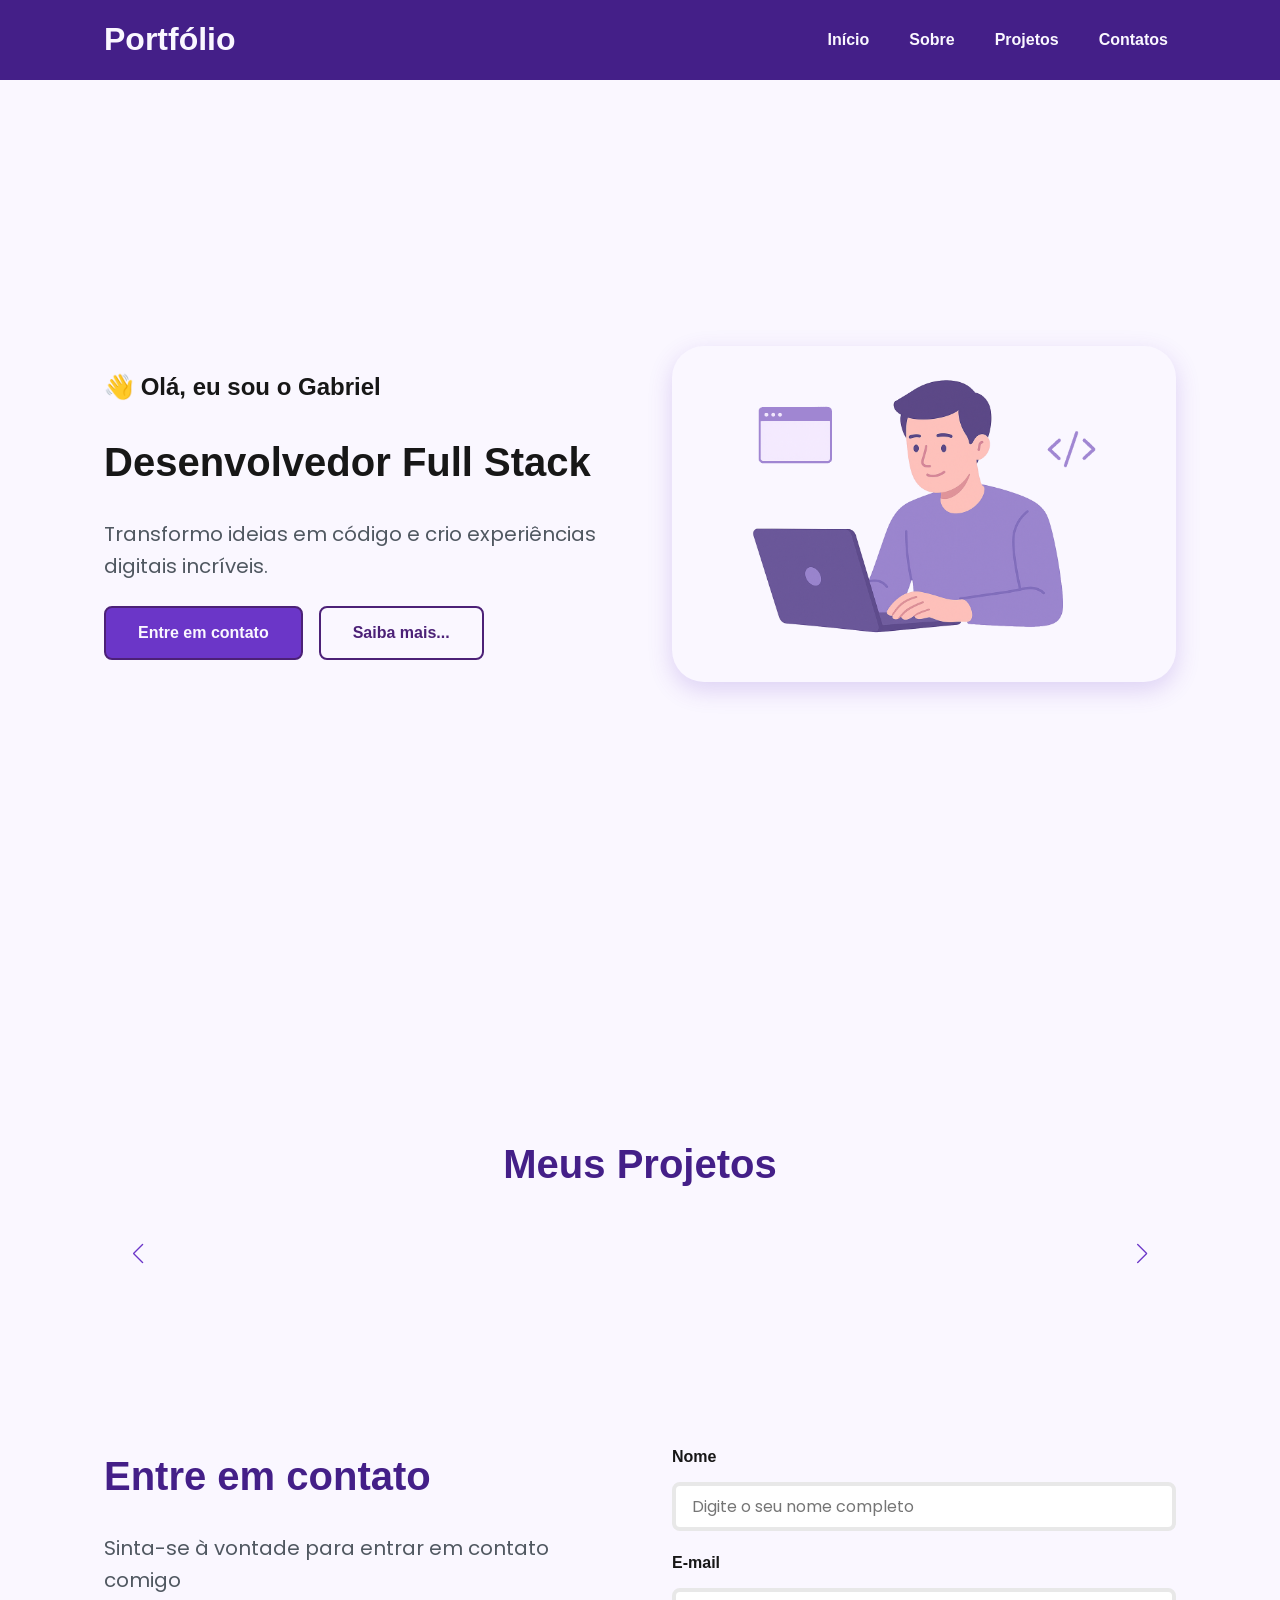
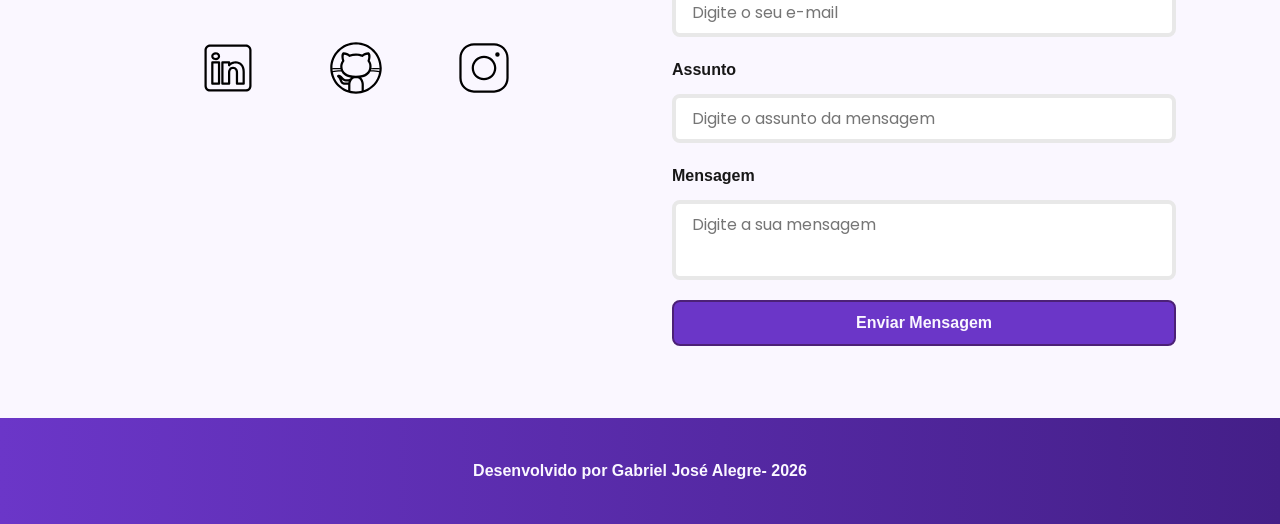
==== commit 9a834b68: "✨ New Feature: Implementação do Script JS" ====
--- a/index.html
+++ b/index.html
@@ -31,6 +31,9 @@
 			type="image/svg+xml"
 			href="./assets/img/favicon.svg"
 		/>
+
+    <!-- SWIPER CSS -->
+    <link rel="stylesheet" href="https://cdn.jsdelivr.net/npm/swiper@11/swiper-bundle.min.css">
 
     <!-- CSS principal da página -->
     <link rel="stylesheet" href="./assets/css/styles.css">
@@ -74,7 +77,7 @@
           <p>Transformo ideias em código e crio experiências digitais incríveis.</p>
 
           <div class="buttons-container">
-            <a href="#contact" class="botao">Entre em contato</a>
+            <a href="#contacts" class="botao">Entre em contato</a>
             <a href="#about" class="botao-outline">Saiba mais...</a>
           </div>
 
@@ -95,67 +98,6 @@
 			<!-- Seção Sobre mim -->
 			<section id="about" class="section-container about-container">
 
-          <!-- Imagem da Seção About -->
-          <figure class="about-image">
-            <img
-              src="./assets/img/avatar_dev_man.svg"
-              width="300px"
-              alt="Foto - Perfil do autor do site"
-            >
-          </figure>
-
-          <!-- Conteúdo da Seção About -->
-          <article class="about-content">
-            <h2>Sobre mim</h2>
-            <p>
-              Lorem ipsum dolor sit amet consectetur 
-              adipisicing elit. Hic minima quidem perferendis 
-              ut eius similique autem consectetur quisquam. 
-              Ducimus at molestias illo obcaecati animi pariatur 
-              voluptate eligendi fugit cupiditate nemo?
-            </p>
-            <p>
-              Mussum Ipsum, cacilds vidis litro abertis. 
-              Nec orci ornare consequat. Praesent lacinia 
-              ultrices consectetur. Sed non ipsum felis. 
-              Admodum accumsan disputationi eu sit. 
-              Vide electram sadipscing et per. 
-              Em pé sem cair, deitado sem dormir, 
-              sentado sem cochilar e fazendo pose. 
-              Praesent malesuada urna nisi, 
-              quis volutpat erat hendrerit non. 
-              Nam vulputate dapibus.
-            </p>
-
-            <!-- Links (GitHub + Curriculo) e Dados do GitHub-->
-            <div class="about-buttons-data">
-
-              <!-- Links -->
-              <div class="buttons-container">
-                <a href="https://github.com/gaab98/" target="_blank" class="botao">GitHub</a>
-                <a href="https://drive.google.com/file/d/1JEAG5LyL3JPnoHp2xo4iZywqidEl_zlh/view?usp=sharing" target="_blank" class="botao-outline">Currículo</a>
-              </div>
-
-              <!-- Dados - Repósitório Github -->
-              <div class="data-container">
-
-                <!-- Numero de Seguidores -->
-                <div class="data-item">
-                  <span class="data-number">100</span>
-                  <span class="data-label">Seguidores</span>
-                </div>
-
-                <!-- Numero de Repositórios Públicos -->
-                <div class="data-item">
-                  <span class="data-number">10</span>
-                  <span class="data-label">Repositórios</span>
-                </div>
-
-              </div>
-
-            </div>
-          </article>
-
       </section>
 
 			<!-- Seção de Projetos -->
@@ -167,84 +109,6 @@
         <div class="swiper projects-swiper">
 
           <div class="swiper-wrapper">
-
-            <div class="swiper-slide">
-
-              <article class="project-card">
-
-                <!-- Ícone da Tecnologia padrão do projeto -->
-                <figure class="project-image">
-                  <img src="./assets/icons/languages/github.svg"
-                      alt="Ícone do GitHub"
-                      width="100px"
-                  >
-                </figure>
-
-                <!-- Conteúdo do Projeto -->
-                <div class="project-content">
-
-                  <h3>Projeto GitHub</h3>
-                  <p>Projeto desenvolvido no GitHub</p>
-
-                  <!-- Tags do Projeto -->
-                  <div class="project-tags">
-                    <span class="tag">GitHub</span>
-                  </div>
-
-                  <!-- Links do Projeto -->
-                  <div class="project-buttons">
-                    <a href="#" target="_blank" class="botao botao-sm">
-                      GitHub
-                    </a>
-                    <a href="#" target="_blank" class="botao-outline botao-sm">
-                      Deploy
-                    </a>
-                  </div>
-
-                </div>
-
-              </article>
-
-            </div>
-
-             <div class="swiper-slide">
-
-              <article class="project-card">
-
-                <!-- Ícone da Tecnologia padrão do projeto -->
-                <figure class="project-image">
-                  <img src="./assets/icons/languages/github.svg"
-                      alt="Ícone do GitHub"
-                      width="100px"
-                  >
-                </figure>
-
-                <!-- Conteúdo do Projeto -->
-                <div class="project-content">
-
-                  <h3>Projeto GitHub</h3>
-                  <p>Projeto desenvolvido no GitHub</p>
-
-                  <!-- Tags do Projeto -->
-                  <div class="project-tags">
-                    <span class="tag">GitHub</span>
-                  </div>
-
-                  <!-- Links do Projeto -->
-                  <div class="project-buttons">
-                    <a href="#" target="_blank" class="botao botao-sm">
-                      GitHub
-                    </a>
-                    <a href="#" target="_blank" class="botao-outline botao-sm">
-                      Deploy
-                    </a>
-                  </div>
-
-                </div>
-
-              </article>
-
-            </div>
 
           </div>
 
@@ -297,7 +161,10 @@
 
 
         <!-- Formulário de Contato -->
-        <form id="formulario">
+          <form id="formulario" action="https://formsubmit.co/268562e75439ec6a95aaf7515b1e5732" method="POST">
+
+                <input type="hidden" name="_next" value="http://localhost:5500/success.html">
+                <input type="hidden" name="captcha" value="false">
 
           <label for="nome">Nome</label>
           <input id="nome" name="nome" type="text" placeholder="Digite o seu nome completo">
@@ -326,5 +193,12 @@
 		<footer>
       Desenvolvido por Gabriel José Alegre- 2026
     </footer>
+
+    <!-- SWIPER JS -->
+    <script src="https://cdn.jsdelivr.net/npm/swiper@11/swiper-bundle.min.js"></script>
+
+    <!-- Script Principal da página -->
+    <script src="./assets/js/script.js"></script>
+    
 	</body>
 </html>
--- a/assets/css/styles.css
+++ b/assets/css/styles.css
@@ -883,4 +883,215 @@
 /* Responsividade - Celular */
 @media screen and (max-width: 480px) {
 
+     /* Layout */
+    .section-container {
+        padding: var(--spacing-md) var(--spacing-sm);
+    }
+
+    /* Tipografia Mobile */
+    .section-container h1 {
+        font-size: var(--text-xl);
+    }
+
+    .section-container h2 {
+        font-size: var(--text-xl);
+    }
+
+    .section-container p {
+        font-size: var(--text-base);
+    }
+
+    .section-container span {
+        font-size: var(--text-lg);
+    }
+
+    .success-content h1 {
+        font-size: var(--text-xl);
+    }
+
+    .success-content h2 {
+        font-size: var(--text-base);
+    }
+
+    /* Header */
+    #titulo {
+        font-size: var(--text-xl);
+    }
+
+    .menu-list {
+        display: none;
+    }
+
+    /* Hero */
+    .hero-container {
+        gap: var(--spacing-sm);
+    }
+
+    .hero-content {
+        gap: var(--spacing-xs);
+        width: 100%;
+    }
+
+    .buttons-container {
+        flex-direction: column;
+        gap: 0.75rem;
+        width: 100%;
+    }
+
+    .buttons-container .botao,
+    .buttons-container .botao-outline {
+        width: 100%;
+    }
+
+    .hero-container .botao,
+    .hero-container .botao-outline {
+        padding: 0.75rem 1rem;
+        font-size: var(--text-base);
+        white-space: nowrap;
+    }
+
+    .hero-image {
+        width: 100%;
+    }
+
+    .hero-image img {
+        max-width: 20rem;
+    }
+
+    /* About */
+    .about-container {
+        margin: var(--spacing-lg) 0.5rem;
+        padding: var(--spacing-md);
+    }
+
+    .about-image img {
+        max-width: 14rem;
+    }
+
+    .about-buttons-data .botao,
+    .about-buttons-data .botao-outline {
+        width: 100%;
+        padding: 0.75rem var(--spacing-lg);
+        font-size: var(--text-base);
+        text-align: center;
+    }
+
+    .data-number {
+        font-size: var(--text-lg);
+    }
+
+    .data-label {
+        font-size: var(--text-sm);
+    }
+
+    /* Projects */
+    .projects-container {
+        margin: var(--spacing-lg) auto 0;
+    }
+
+    .projects-swiper {
+        position: relative;
+        margin: 0;
+        padding: var(--spacing-sm) 0 2rem 0;
+        overflow: visible;
+    }
+
+    .project-card {
+        width: 100%;
+        height: 20rem;
+        max-width: 20rem;
+    }
+
+    .project-image {
+        height: 10rem;
+    }
+
+    .project-content {
+        padding: var(--spacing-md);
+    }
+
+    .project-content h3 {
+        font-size: var(--text-lg);
+    }
+
+    .project-content p {
+        font-size: var(--text-base);
+    }
+
+    /* Contact */
+    .contact-container {
+        width: 100%;
+    }
+
+    .contact-info p {
+        margin-bottom: var(--spacing-md);
+    }
+
+    .social-container {
+        flex-wrap: wrap;
+        gap: var(--spacing-lg);
+        margin-bottom: var(--spacing-xs);
+    }
+
+    .social-icon {
+        width: 4rem;
+        height: 4rem;
+    }
+
+    /* Formulário */
+    form {
+        gap: var(--spacing-sm);
+    }
+
+    form label {
+        font-size: var(--text-base);
+    }
+
+    form input,
+    form textarea {
+        padding: 0.75rem;
+        font-size: var(--text-base);
+    }
+
+    form button {
+        padding: 0.75rem var(--spacing-md);
+        font-size: var(--text-base);
+    }
+
+    /* Footer */
+    footer {
+        padding: var(--spacing-md) var(--spacing-sm);
+        font-size: var(--text-sm);
+    }
+
+    /* Success Page */
+    .success-container {
+        padding: var(--spacing-lg) var(--spacing-sm);
+        min-height: calc(100vh - 8rem);
+    }
+
+    .success-content {
+        gap: var(--spacing-md);
+        max-width: 100%;
+        padding: var(--spacing-md) var(--spacing-sm) var(--spacing-lg);
+    
+    }
+
+    .success-icon {
+        width: 5rem;
+        height: 5rem;
+    }
+
+    .success-icon img {
+        width: 4rem;
+        height: 4rem;
+    }
+
+    .success-content .botao {
+        width: 100%;
+        max-width: 20rem;
+        padding: 0.75rem var(--spacing-lg);
+        
+    }
+
 }
